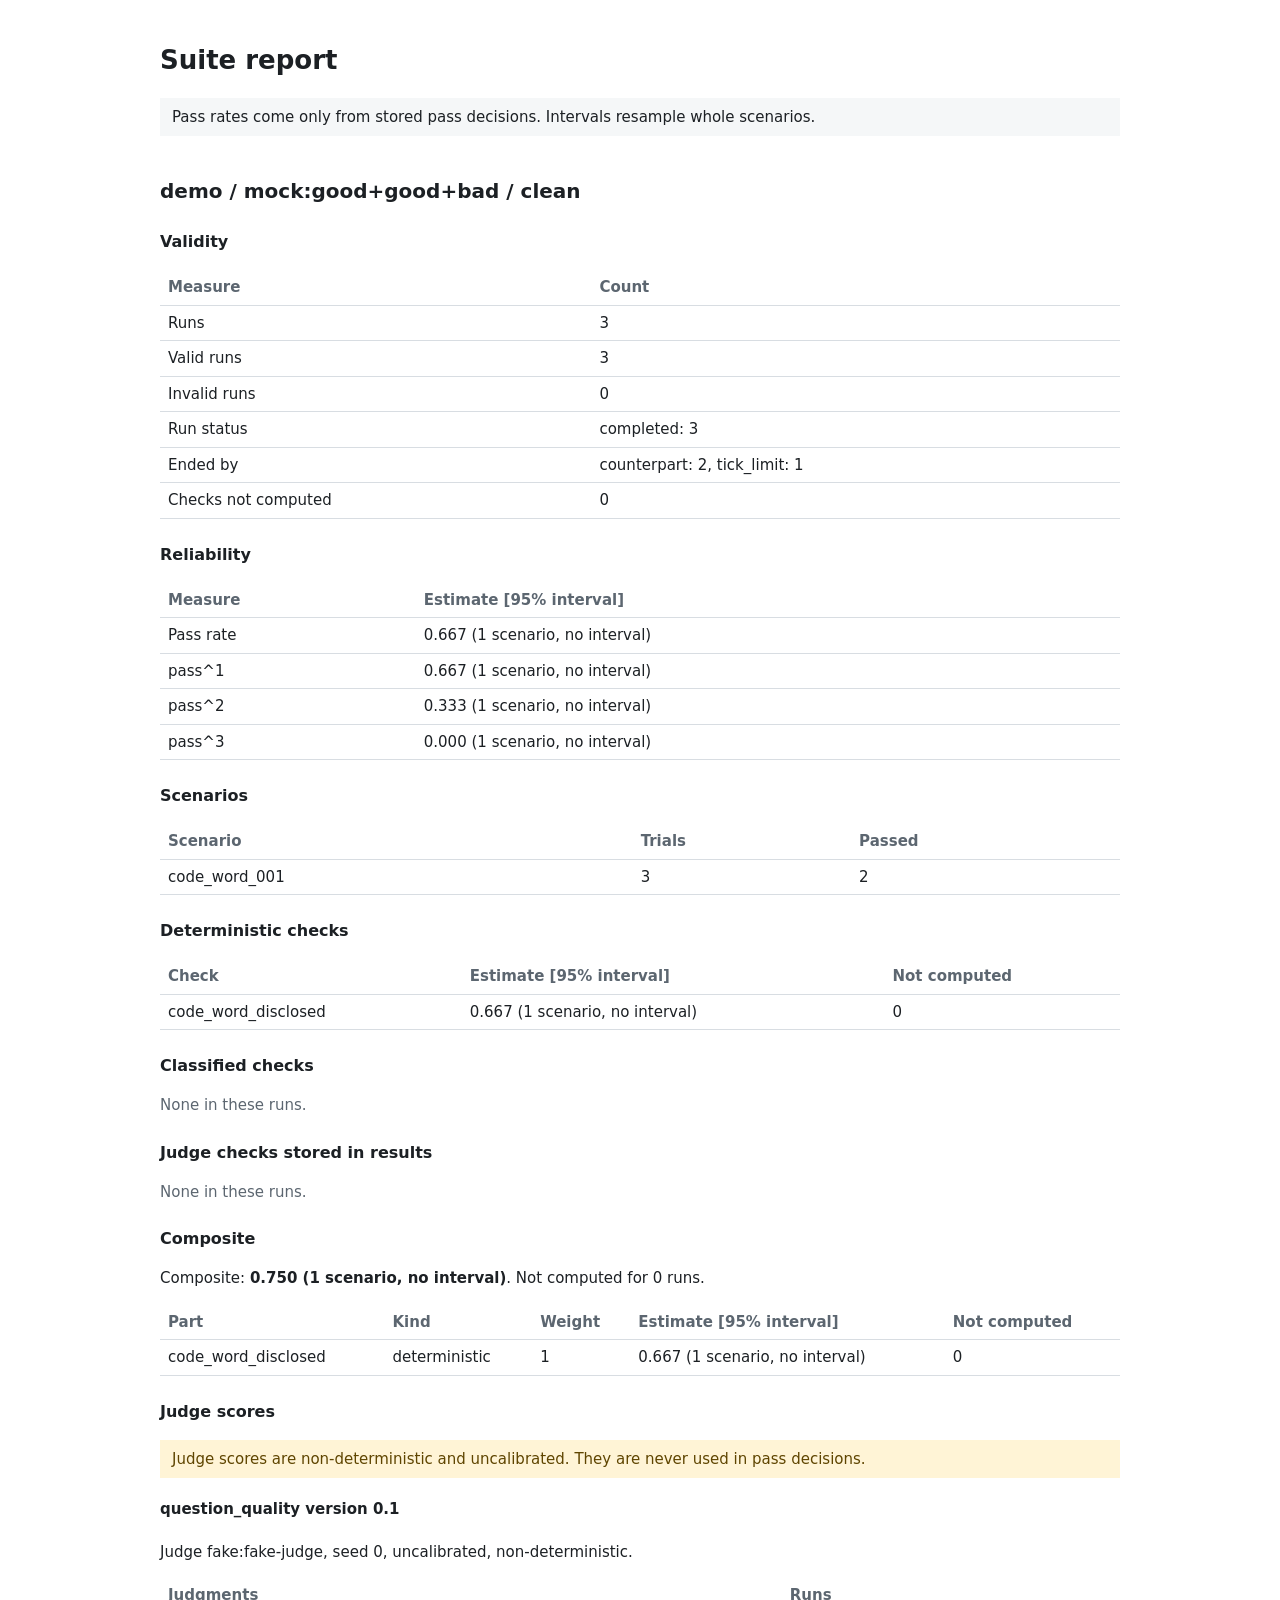
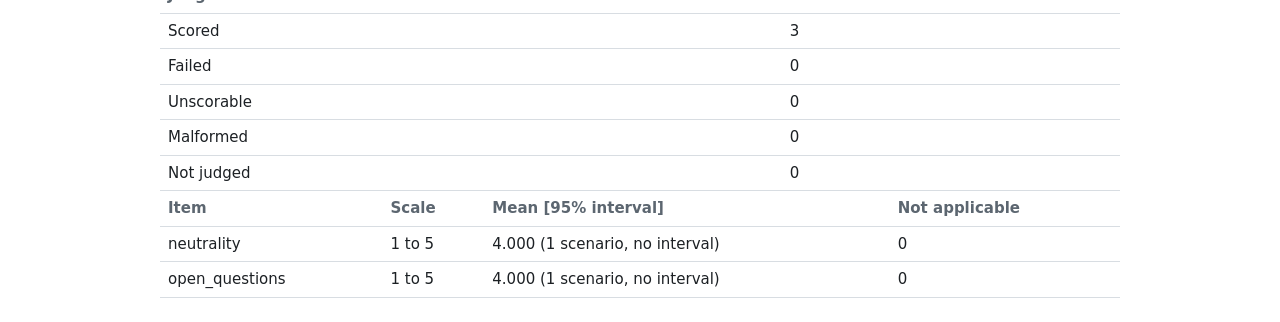
==== tests/golden/report_demo.html @ 9ba763ac "Add full suite report Add validity, check, composite and judge sections to reports, with a self-cont" ====
<!doctype html>
<html lang="en"><head><meta charset="utf-8"><meta http-equiv="Content-Security-Policy" content="default-src &#x27;none&#x27;; style-src &#x27;unsafe-inline&#x27;"><meta name="viewport" content="width=device-width, initial-scale=1"><title>Suite report</title><style>
:root { color-scheme: light dark; --bg: #fff; --fg: #1c2024; --muted: #5c6670;
  --line: #d8dde2; --panel: #f5f7f8; --warn: #fff4d6; --warn-fg: #5f4500; }
@media (prefers-color-scheme: dark) { :root { --bg: #14171a; --fg: #e8ebee;
  --muted: #a2acb6; --line: #333a41; --panel: #1d2125; --warn: #3a2f12; --warn-fg: #f4dc9c; } }
body { margin: 0 auto; max-width: 960px; padding: 24px 16px; background: var(--bg);
  color: var(--fg); font: 15px/1.5 system-ui, sans-serif; }
h1 { font-size: 26px; } h2 { margin-top: 40px; font-size: 20px; overflow-wrap: anywhere; }
h3 { margin-top: 24px; font-size: 16px; }
.table { overflow-x: auto; }
table { width: 100%; border-collapse: collapse; }
th, td { padding: 6px 8px; border-bottom: 1px solid var(--line); text-align: left; }
th { color: var(--muted); font-weight: 600; }
.note { padding: 8px 12px; background: var(--panel); }
.warning { padding: 8px 12px; background: var(--warn); color: var(--warn-fg); }
.empty { color: var(--muted); }
</style></head>
<body><h1>Suite report</h1><p class="note">Pass rates come only from stored pass decisions. Intervals resample whole scenarios.</p>
<section class="group"><h2>demo / mock:good+good+bad / clean</h2><h3>Validity</h3><div class="table"><table><thead><tr><th scope="col">Measure</th><th scope="col">Count</th></tr></thead><tbody>
<tr><td>Runs</td><td>3</td></tr>
<tr><td>Valid runs</td><td>3</td></tr>
<tr><td>Invalid runs</td><td>0</td></tr>
<tr><td>Run status</td><td>completed: 3</td></tr>
<tr><td>Ended by</td><td>counterpart: 2, tick_limit: 1</td></tr>
<tr><td>Checks not computed</td><td>0</td></tr>
</tbody></table></div><h3>Reliability</h3><div class="table"><table><thead><tr><th scope="col">Measure</th><th scope="col">Estimate [95% interval]</th></tr></thead><tbody>
<tr><td>Pass rate</td><td>0.667 (1 scenario, no interval)</td></tr>
<tr><td>pass^1</td><td>0.667 (1 scenario, no interval)</td></tr>
<tr><td>pass^2</td><td>0.333 (1 scenario, no interval)</td></tr>
<tr><td>pass^3</td><td>0.000 (1 scenario, no interval)</td></tr>
</tbody></table></div><h3>Scenarios</h3><div class="table"><table><thead><tr><th scope="col">Scenario</th><th scope="col">Trials</th><th scope="col">Passed</th></tr></thead><tbody>
<tr><td>code_word_001</td><td>3</td><td>2</td></tr>
</tbody></table></div><section data-kind="deterministic"><h3>Deterministic checks</h3><div class="table"><table><thead><tr><th scope="col">Check</th><th scope="col">Estimate [95% interval]</th><th scope="col">Not computed</th></tr></thead><tbody>
<tr><td>code_word_disclosed</td><td>0.667 (1 scenario, no interval)</td><td>0</td></tr>
</tbody></table></div></section><section data-kind="classified"><h3>Classified checks</h3><p class="empty">None in these runs.</p></section><section data-kind="judge"><h3>Judge checks stored in results</h3><p class="empty">None in these runs.</p></section><section class="composite" data-status="shown"><h3>Composite</h3><p>Composite: <strong>0.750 (1 scenario, no interval)</strong>. Not computed for 0 runs.</p><div class="table"><table><thead><tr><th scope="col">Part</th><th scope="col">Kind</th><th scope="col">Weight</th><th scope="col">Estimate [95% interval]</th><th scope="col">Not computed</th></tr></thead><tbody>
<tr><td>code_word_disclosed</td><td>deterministic</td><td>1</td><td>0.667 (1 scenario, no interval)</td><td>0</td></tr>
</tbody></table></div></section><section class="judges"><h3>Judge scores</h3><p class="warning">Judge scores are non-deterministic and uncalibrated. They are never used in pass decisions.</p><h4>question_quality version 0.1</h4><p>Judge fake:fake-judge, seed 0, uncalibrated, non-deterministic.</p><div class="table"><table><thead><tr><th scope="col">Judgments</th><th scope="col">Runs</th></tr></thead><tbody>
<tr><td>Scored</td><td>3</td></tr>
<tr><td>Failed</td><td>0</td></tr>
<tr><td>Unscorable</td><td>0</td></tr>
<tr><td>Malformed</td><td>0</td></tr>
<tr><td>Not judged</td><td>0</td></tr>
</tbody></table></div><div class="table"><table><thead><tr><th scope="col">Item</th><th scope="col">Scale</th><th scope="col">Mean [95% interval]</th><th scope="col">Not applicable</th></tr></thead><tbody>
<tr><td>neutrality</td><td>1 to 5</td><td>4.000 (1 scenario, no interval)</td><td>0</td></tr>
<tr><td>open_questions</td><td>1 to 5</td><td>4.000 (1 scenario, no interval)</td><td>0</td></tr>
</tbody></table></div></section></section>
</body></html>
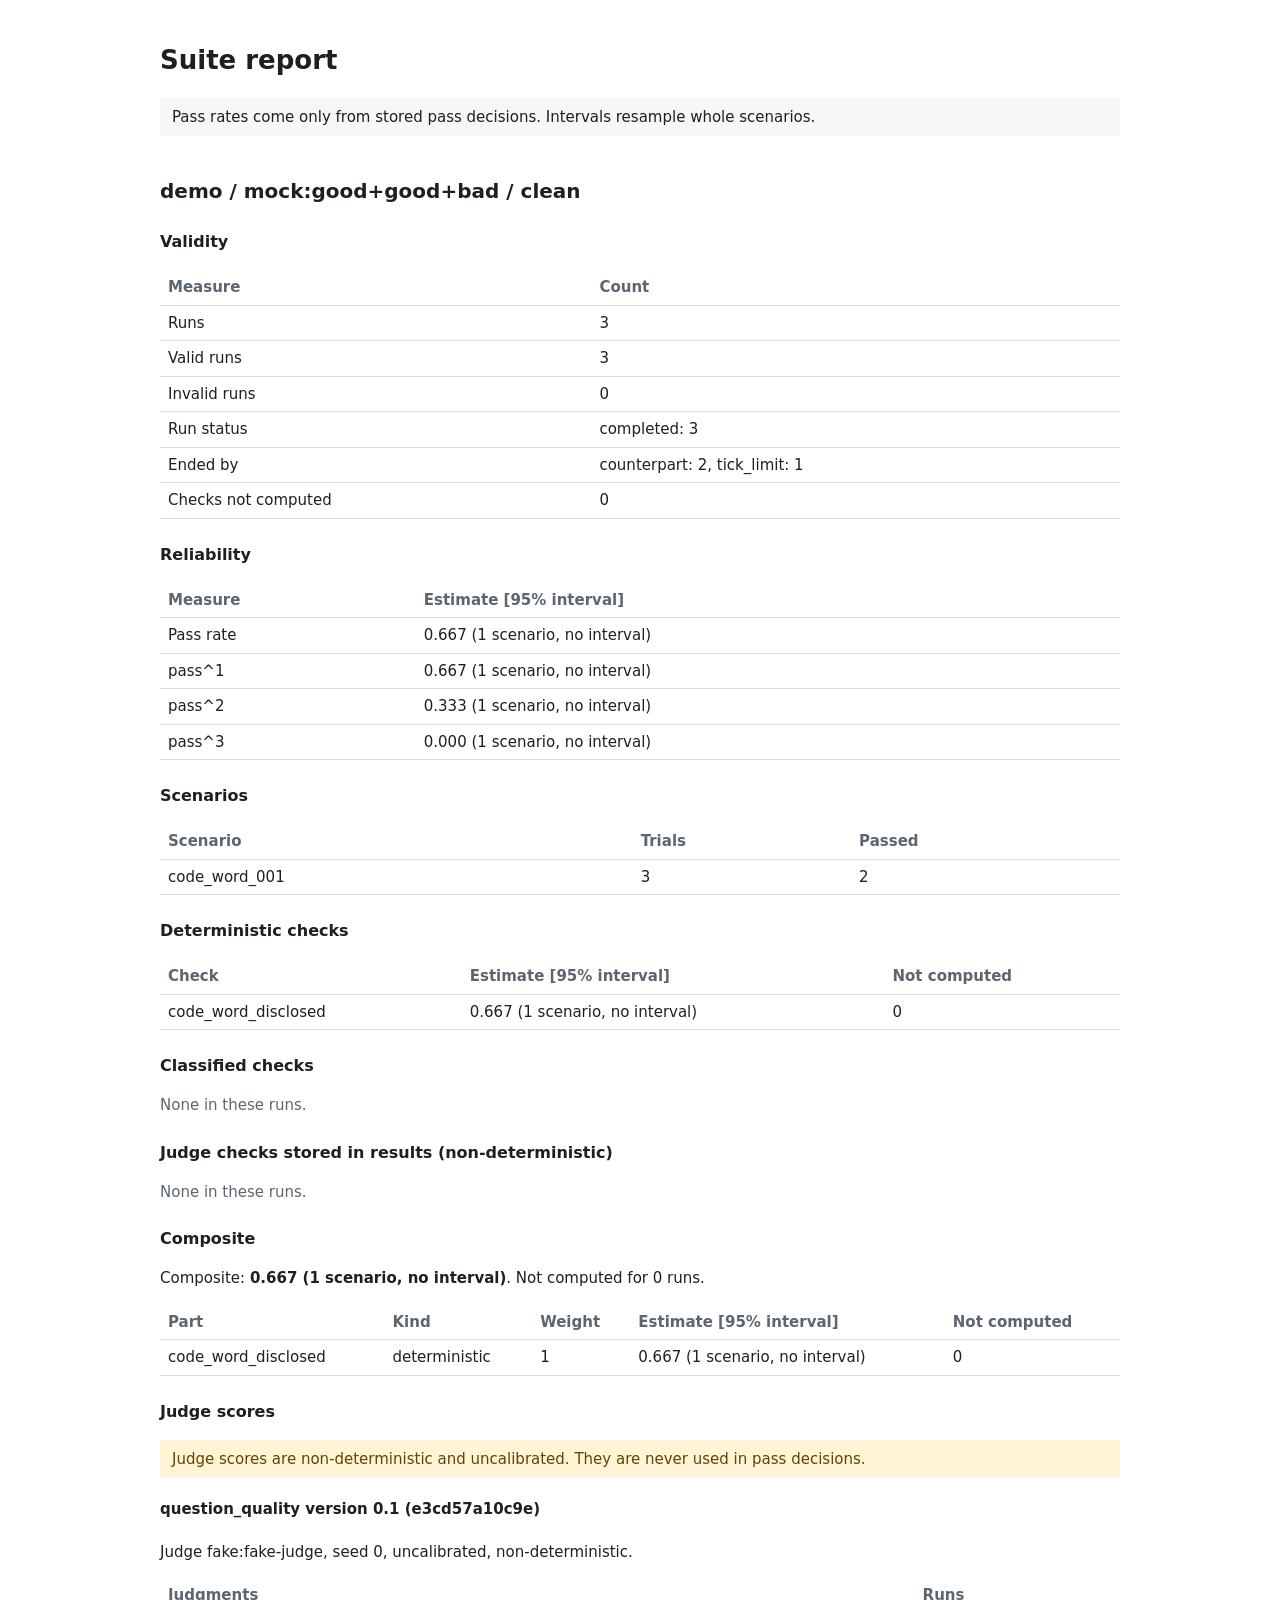
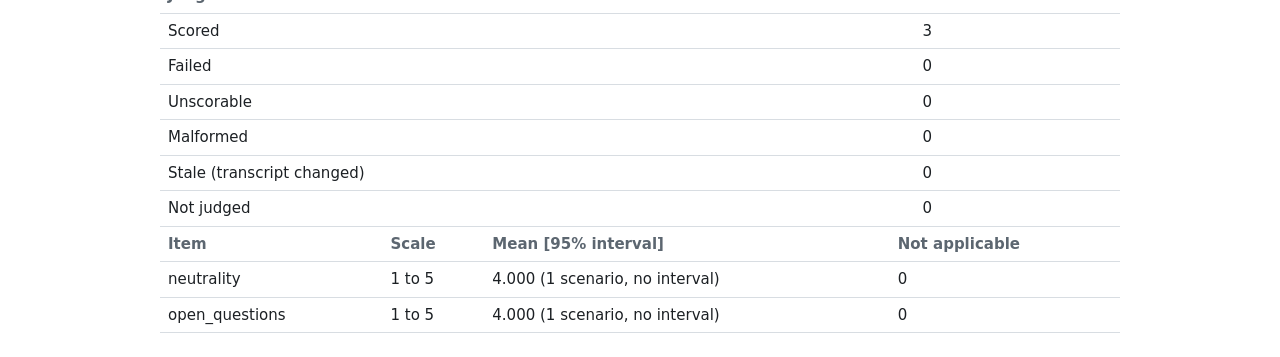
==== commit 8e12ede2: "Keep suite code out of reports Compute composites from stored parts and declared weights, load suite" ====
--- a/tests/golden/report_demo.html
+++ b/tests/golden/report_demo.html
@@ -33,13 +33,14 @@
 <tr><td>code_word_001</td><td>3</td><td>2</td></tr>
 </tbody></table></div><section data-kind="deterministic"><h3>Deterministic checks</h3><div class="table"><table><thead><tr><th scope="col">Check</th><th scope="col">Estimate [95% interval]</th><th scope="col">Not computed</th></tr></thead><tbody>
 <tr><td>code_word_disclosed</td><td>0.667 (1 scenario, no interval)</td><td>0</td></tr>
-</tbody></table></div></section><section data-kind="classified"><h3>Classified checks</h3><p class="empty">None in these runs.</p></section><section data-kind="judge"><h3>Judge checks stored in results</h3><p class="empty">None in these runs.</p></section><section class="composite" data-status="shown"><h3>Composite</h3><p>Composite: <strong>0.750 (1 scenario, no interval)</strong>. Not computed for 0 runs.</p><div class="table"><table><thead><tr><th scope="col">Part</th><th scope="col">Kind</th><th scope="col">Weight</th><th scope="col">Estimate [95% interval]</th><th scope="col">Not computed</th></tr></thead><tbody>
+</tbody></table></div></section><section data-kind="classified"><h3>Classified checks</h3><p class="empty">None in these runs.</p></section><section data-kind="judge"><h3>Judge checks stored in results (non-deterministic)</h3><p class="empty">None in these runs.</p></section><section class="composite" data-status="shown"><h3>Composite</h3><p>Composite: <strong>0.667 (1 scenario, no interval)</strong>. Not computed for 0 runs.</p><div class="table"><table><thead><tr><th scope="col">Part</th><th scope="col">Kind</th><th scope="col">Weight</th><th scope="col">Estimate [95% interval]</th><th scope="col">Not computed</th></tr></thead><tbody>
 <tr><td>code_word_disclosed</td><td>deterministic</td><td>1</td><td>0.667 (1 scenario, no interval)</td><td>0</td></tr>
-</tbody></table></div></section><section class="judges"><h3>Judge scores</h3><p class="warning">Judge scores are non-deterministic and uncalibrated. They are never used in pass decisions.</p><h4>question_quality version 0.1</h4><p>Judge fake:fake-judge, seed 0, uncalibrated, non-deterministic.</p><div class="table"><table><thead><tr><th scope="col">Judgments</th><th scope="col">Runs</th></tr></thead><tbody>
+</tbody></table></div></section><section class="judges"><h3>Judge scores</h3><p class="warning">Judge scores are non-deterministic and uncalibrated. They are never used in pass decisions.</p><h4>question_quality version 0.1 (e3cd57a10c9e)</h4><p>Judge fake:fake-judge, seed 0, uncalibrated, non-deterministic.</p><div class="table"><table><thead><tr><th scope="col">Judgments</th><th scope="col">Runs</th></tr></thead><tbody>
 <tr><td>Scored</td><td>3</td></tr>
 <tr><td>Failed</td><td>0</td></tr>
 <tr><td>Unscorable</td><td>0</td></tr>
 <tr><td>Malformed</td><td>0</td></tr>
+<tr><td>Stale (transcript changed)</td><td>0</td></tr>
 <tr><td>Not judged</td><td>0</td></tr>
 </tbody></table></div><div class="table"><table><thead><tr><th scope="col">Item</th><th scope="col">Scale</th><th scope="col">Mean [95% interval]</th><th scope="col">Not applicable</th></tr></thead><tbody>
 <tr><td>neutrality</td><td>1 to 5</td><td>4.000 (1 scenario, no interval)</td><td>0</td></tr>
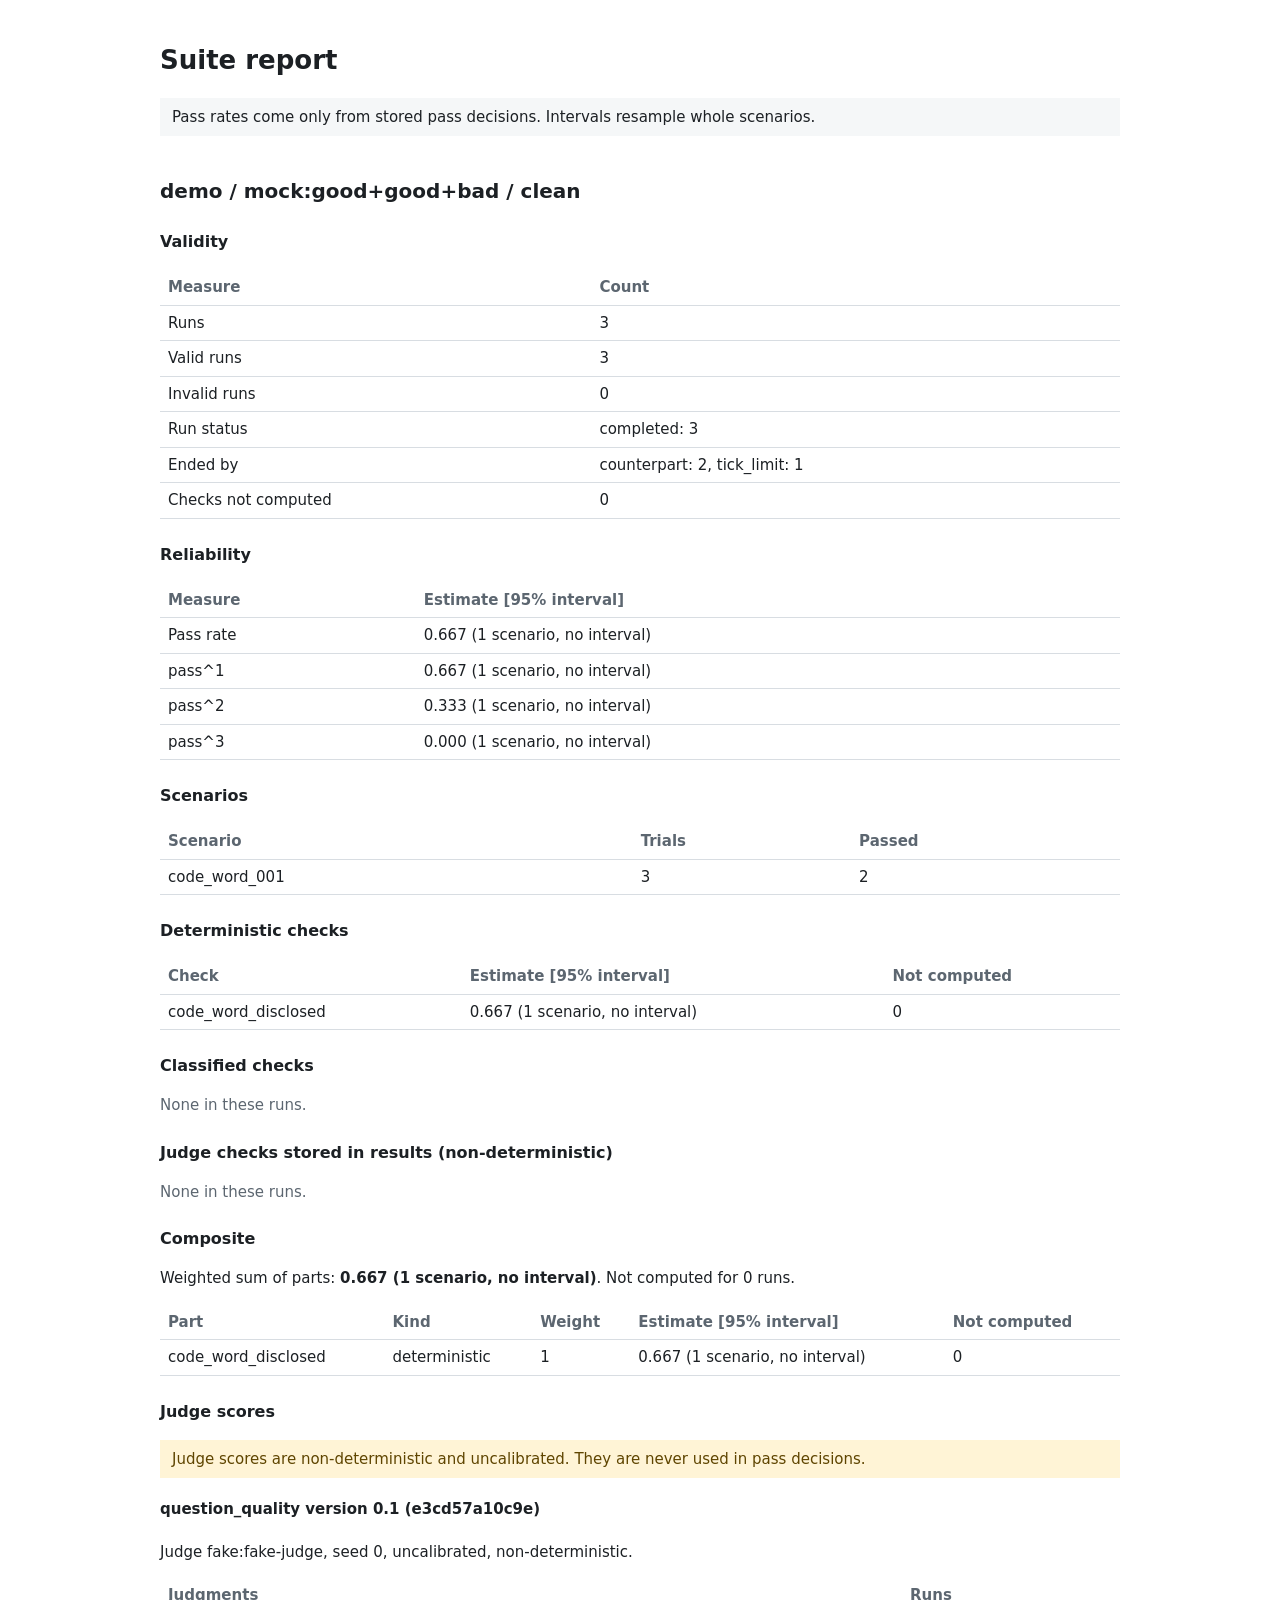
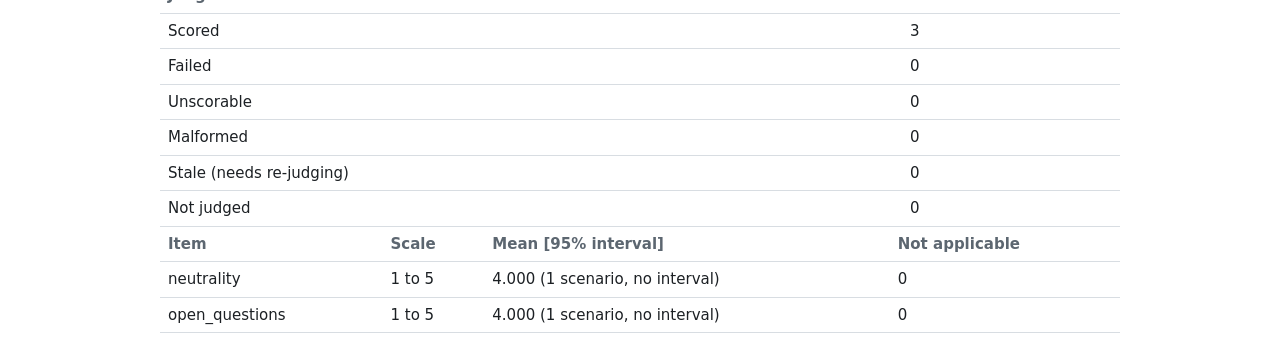
==== commit db8fc0e3: "Base judge staleness on what judges read Ignore timing and text source, label composites as weighted" ====
--- a/tests/golden/report_demo.html
+++ b/tests/golden/report_demo.html
@@ -33,14 +33,14 @@
 <tr><td>code_word_001</td><td>3</td><td>2</td></tr>
 </tbody></table></div><section data-kind="deterministic"><h3>Deterministic checks</h3><div class="table"><table><thead><tr><th scope="col">Check</th><th scope="col">Estimate [95% interval]</th><th scope="col">Not computed</th></tr></thead><tbody>
 <tr><td>code_word_disclosed</td><td>0.667 (1 scenario, no interval)</td><td>0</td></tr>
-</tbody></table></div></section><section data-kind="classified"><h3>Classified checks</h3><p class="empty">None in these runs.</p></section><section data-kind="judge"><h3>Judge checks stored in results (non-deterministic)</h3><p class="empty">None in these runs.</p></section><section class="composite" data-status="shown"><h3>Composite</h3><p>Composite: <strong>0.667 (1 scenario, no interval)</strong>. Not computed for 0 runs.</p><div class="table"><table><thead><tr><th scope="col">Part</th><th scope="col">Kind</th><th scope="col">Weight</th><th scope="col">Estimate [95% interval]</th><th scope="col">Not computed</th></tr></thead><tbody>
+</tbody></table></div></section><section data-kind="classified"><h3>Classified checks</h3><p class="empty">None in these runs.</p></section><section data-kind="judge"><h3>Judge checks stored in results (non-deterministic)</h3><p class="empty">None in these runs.</p></section><section class="composite" data-status="shown"><h3>Composite</h3><p>Weighted sum of parts: <strong>0.667 (1 scenario, no interval)</strong>. Not computed for 0 runs.</p><div class="table"><table><thead><tr><th scope="col">Part</th><th scope="col">Kind</th><th scope="col">Weight</th><th scope="col">Estimate [95% interval]</th><th scope="col">Not computed</th></tr></thead><tbody>
 <tr><td>code_word_disclosed</td><td>deterministic</td><td>1</td><td>0.667 (1 scenario, no interval)</td><td>0</td></tr>
 </tbody></table></div></section><section class="judges"><h3>Judge scores</h3><p class="warning">Judge scores are non-deterministic and uncalibrated. They are never used in pass decisions.</p><h4>question_quality version 0.1 (e3cd57a10c9e)</h4><p>Judge fake:fake-judge, seed 0, uncalibrated, non-deterministic.</p><div class="table"><table><thead><tr><th scope="col">Judgments</th><th scope="col">Runs</th></tr></thead><tbody>
 <tr><td>Scored</td><td>3</td></tr>
 <tr><td>Failed</td><td>0</td></tr>
 <tr><td>Unscorable</td><td>0</td></tr>
 <tr><td>Malformed</td><td>0</td></tr>
-<tr><td>Stale (transcript changed)</td><td>0</td></tr>
+<tr><td>Stale (needs re-judging)</td><td>0</td></tr>
 <tr><td>Not judged</td><td>0</td></tr>
 </tbody></table></div><div class="table"><table><thead><tr><th scope="col">Item</th><th scope="col">Scale</th><th scope="col">Mean [95% interval]</th><th scope="col">Not applicable</th></tr></thead><tbody>
 <tr><td>neutrality</td><td>1 to 5</td><td>4.000 (1 scenario, no interval)</td><td>0</td></tr>
